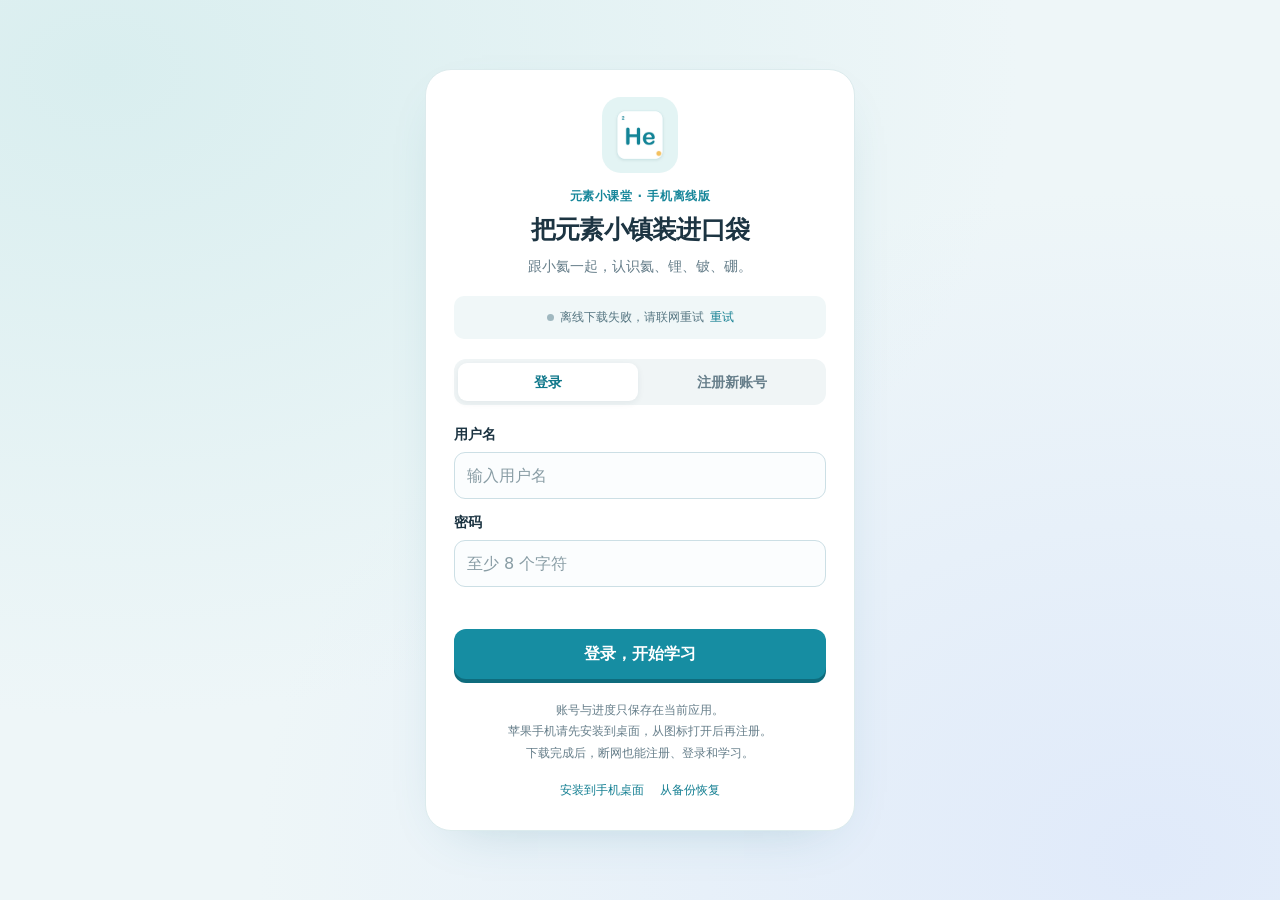
==== games/index.html @ 0ea450d7 "Publish mobile offline element classroom" ====
<!doctype html>
<html lang="zh-CN">
<head>
<meta charset="utf-8">
<meta name="viewport" content="width=device-width, initial-scale=1, viewport-fit=cover">
<title>元素小课堂</title>
<style>
  /* Layout: 小氦在上面打招呼，下面四张元素方块按原子序数排好，最后是总复习按钮。只做浅色一种主题。 */
  :root { color-scheme: light; --bg: #EEF6F8; --ink: #1C3442; --muted: #5B7380; --brand: #1A8DA2; --brand-ink: #0E6576;
    --display: "ZCOOL KuaiLe", "PingFang SC", "Microsoft YaHei", sans-serif; --sym: "Fredoka", "Avenir Next", system-ui, sans-serif; }
  * { box-sizing: border-box; }
  body { margin: 0; background: var(--bg); color: var(--ink); font: 16px/1.6 "PingFang SC", "Microsoft YaHei", system-ui, sans-serif; }
  main { max-width: 860px; margin: 0 auto; padding-left: max(16px, env(safe-area-inset-left, 0px)); padding-right: max(16px, env(safe-area-inset-right, 0px));
    padding-block: 32px 48px; display: grid; gap: 22px; justify-items: center; text-align: center; }
  .avatar { width: 110px; height: 110px; border-radius: 50%; box-shadow: 0 0 0 4px #fff, 0 12px 26px -16px rgba(18,74,92,.6); }
  h1 { margin: 0; font: clamp(36px, 7vw, 52px)/1.2 var(--display); font-weight: normal; text-wrap: balance; }
  p { margin: 0; color: var(--muted); font-size: 17px; }
  .grid { width: 100%; display: grid; grid-template-columns: repeat(4, minmax(0, 1fr)); gap: 16px; }
  .card { position: relative; aspect-ratio: 1 / 1.1; display: grid; place-content: center; gap: 4px; border-radius: 22px; text-decoration: none; color: var(--ink);
    background: linear-gradient(165deg, color-mix(in srgb, var(--c) 5%, #fff), color-mix(in srgb, var(--c) 18%, #fff));
    box-shadow: inset 0 0 0 3px var(--c), 0 5px 0 color-mix(in srgb, var(--c) 45%, #fff), 0 16px 28px -18px var(--c); transition: transform .15s; }
  .card:hover { transform: translateY(-4px); }
  .card:focus-visible, .review:focus-visible { outline: 3px solid var(--brand); outline-offset: 4px; }
  .z { position: absolute; top: 12px; left: 16px; font: 600 18px var(--sym); color: var(--c); }
  .sym { font: 600 clamp(44px, 9vw, 64px)/1 var(--sym); color: var(--c); }
  .nm { font: clamp(26px, 5vw, 34px)/1.1 var(--display); }
  .py { font-size: 15px; color: var(--muted); }
  .review { display: inline-flex; padding: 14px 26px; border-radius: 999px; text-decoration: none; font-weight: 700; color: #fff;
    background: linear-gradient(180deg, #26A2B7, #168699); box-shadow: 0 4px 0 var(--brand-ink); }
  @media (max-width: 600px) { .grid { grid-template-columns: repeat(2, minmax(0, 1fr)); } }
  @media (prefers-reduced-motion: reduce) { .card { transition: none; } }
</style>
<script>
if (window.parent === window || !window.parent.ElementAccounts) location.replace('../index.html');
</script>
<style>html{-webkit-text-size-adjust:100%;}body{overscroll-behavior-y:contain;}input,select,textarea{font-size:16px!important;}@media(max-width:420px){.app{padding-left:12px;padding-right:12px;}button,a{touch-action:manipulation;}}</style></head>
<body>
  <main>
    <img class="avatar" src="[data-uri]" alt="小氦" width="110" height="110">
    <h1>元素小课堂</h1>
    <p>跟小氦一起，一次认识一个元素。建议按顺序学：氦 → 锂 → 铍 → 硼。</p>
    <div class="grid">
      <a class="card" style="--c:#DD6A2F" href="氦元素小课堂.html"><span class="z">2</span><span class="sym">He</span><span class="nm">氦</span><span class="py">hài</span></a>
      <a class="card" style="--c:#D23C66" href="锂元素小课堂.html"><span class="z">3</span><span class="sym">Li</span><span class="nm">锂</span><span class="py">lǐ</span></a>
      <a class="card" style="--c:#357FC8" href="铍元素小课堂.html"><span class="z">4</span><span class="sym">Be</span><span class="nm">铍</span><span class="py">pí</span></a>
      <a class="card" style="--c:#2A9658" href="硼元素小课堂.html"><span class="z">5</span><span class="sym">B</span><span class="nm">硼</span><span class="py">péng</span></a>
    </div>
    <p>四个都学完了？</p>
    <a class="review" href="氦锂铍硼总复习.html">四个元素总复习 →</a>
  </main>
</body>
</html>
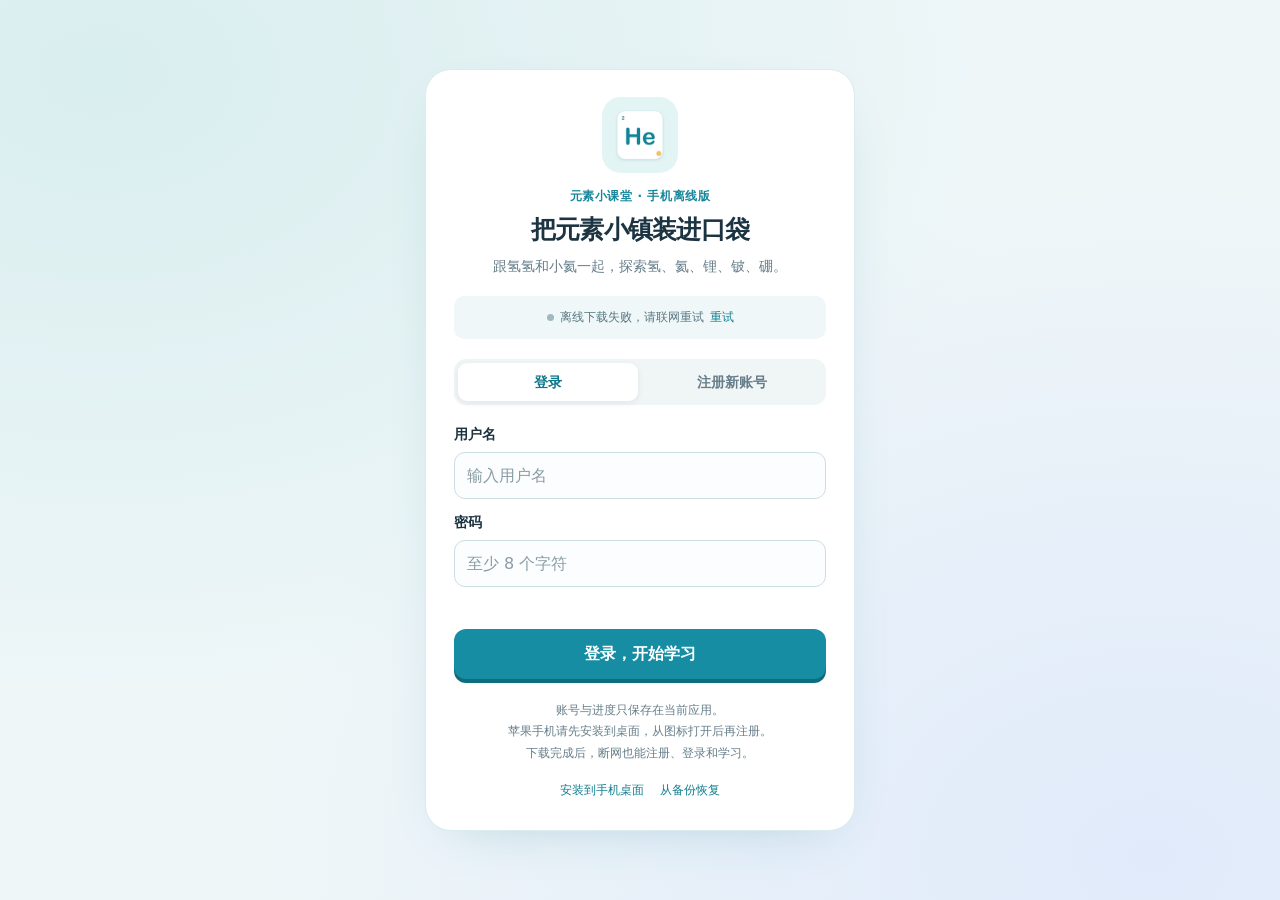
==== commit d8e99d94: "Integrate eight-stage hydrogen adventure into offline classroom" ====
--- a/games/index.html
+++ b/games/index.html
@@ -30,7 +30,18 @@
   @media (max-width: 600px) { .grid { grid-template-columns: repeat(2, minmax(0, 1fr)); } }
   @media (prefers-reduced-motion: reduce) { .card { transition: none; } }
 </style>
-<script>
+<style>
+    .hydrogen-card{width:100%;display:flex;align-items:center;gap:20px;text-align:left;padding:22px;border:2px solid #4ca9b9;border-radius:22px;background:linear-gradient(120deg,#fff,#dff2f5);color:var(--ink);text-decoration:none;box-shadow:0 5px 0 #b4dce3;}
+    .hydrogen-card:focus-visible{outline:3px solid var(--brand);outline-offset:4px;}
+    .hydrogen-symbol{position:relative;flex:0 0 72px;font:700 64px/1 var(--sym);color:#168a9d;text-align:center;padding-top:15px;}
+    .hydrogen-symbol small{position:absolute;top:0;left:8px;font:600 17px var(--sym);}
+    .hydrogen-copy{display:flex;flex:1;flex-wrap:wrap;align-items:center;gap:6px 12px;}
+    .hydrogen-copy strong{font-size:23px;line-height:1.4;}
+    .hydrogen-copy>span:last-child{flex:0 0 100%;font-size:14px;color:var(--muted);}
+    .hydrogen-badge{font-size:12px;font-weight:700;color:#157b8c;background:#d3edf1;border-radius:99px;padding:3px 9px;}
+    .hydrogen-arrow{font-size:28px;color:#168a9d;}
+    @media(max-width:420px){main{padding-top:24px;gap:19px;}.hydrogen-card{gap:12px;padding:19px 15px;}.hydrogen-symbol{flex-basis:53px;font-size:54px;}.hydrogen-copy strong{font-size:20px;}.hydrogen-copy>span:last-child{font-size:12px;}.hydrogen-arrow{display:none;}}
+    </style><script>
 if (window.parent === window || !window.parent.ElementAccounts) location.replace('../index.html');
 </script>
 <style>html{-webkit-text-size-adjust:100%;}body{overscroll-behavior-y:contain;}input,select,textarea{font-size:16px!important;}@media(max-width:420px){.app{padding-left:12px;padding-right:12px;}button,a{touch-action:manipulation;}}</style></head>
@@ -38,15 +49,20 @@
   <main>
     <img class="avatar" src="[data-uri]" alt="小氦" width="110" height="110">
     <h1>元素小课堂</h1>
-    <p>跟小氦一起，一次认识一个元素。建议按顺序学：氦 → 锂 → 铍 → 硼。</p>
+    <p>跟氢氢和小氦一起，认识氢 → 氦 → 锂 → 铍 → 硼。</p>
+    <a class="hydrogen-card" href="氢元素探险.html">
+      <span class="hydrogen-symbol"><small>1</small>H</span>
+      <span class="hydrogen-copy"><strong>氢氢的氢元素探险</strong><span class="hydrogen-badge">8 关完整课程</span>
+      <span>拆开水滴 · 认识氢原子 · 探索氢能</span></span><span class="hydrogen-arrow" aria-hidden="true">→</span>
+    </a>
     <div class="grid">
       <a class="card" style="--c:#DD6A2F" href="氦元素小课堂.html"><span class="z">2</span><span class="sym">He</span><span class="nm">氦</span><span class="py">hài</span></a>
       <a class="card" style="--c:#D23C66" href="锂元素小课堂.html"><span class="z">3</span><span class="sym">Li</span><span class="nm">锂</span><span class="py">lǐ</span></a>
       <a class="card" style="--c:#357FC8" href="铍元素小课堂.html"><span class="z">4</span><span class="sym">Be</span><span class="nm">铍</span><span class="py">pí</span></a>
       <a class="card" style="--c:#2A9658" href="硼元素小课堂.html"><span class="z">5</span><span class="sym">B</span><span class="nm">硼</span><span class="py">péng</span></a>
     </div>
-    <p>四个都学完了？</p>
-    <a class="review" href="氦锂铍硼总复习.html">四个元素总复习 →</a>
+    <p>学完氦、锂、铍、硼后，来试试总复习：</p>
+    <a class="review" href="氦锂铍硼总复习.html">氦锂铍硼总复习 →</a>
   </main>
 </body>
 </html>
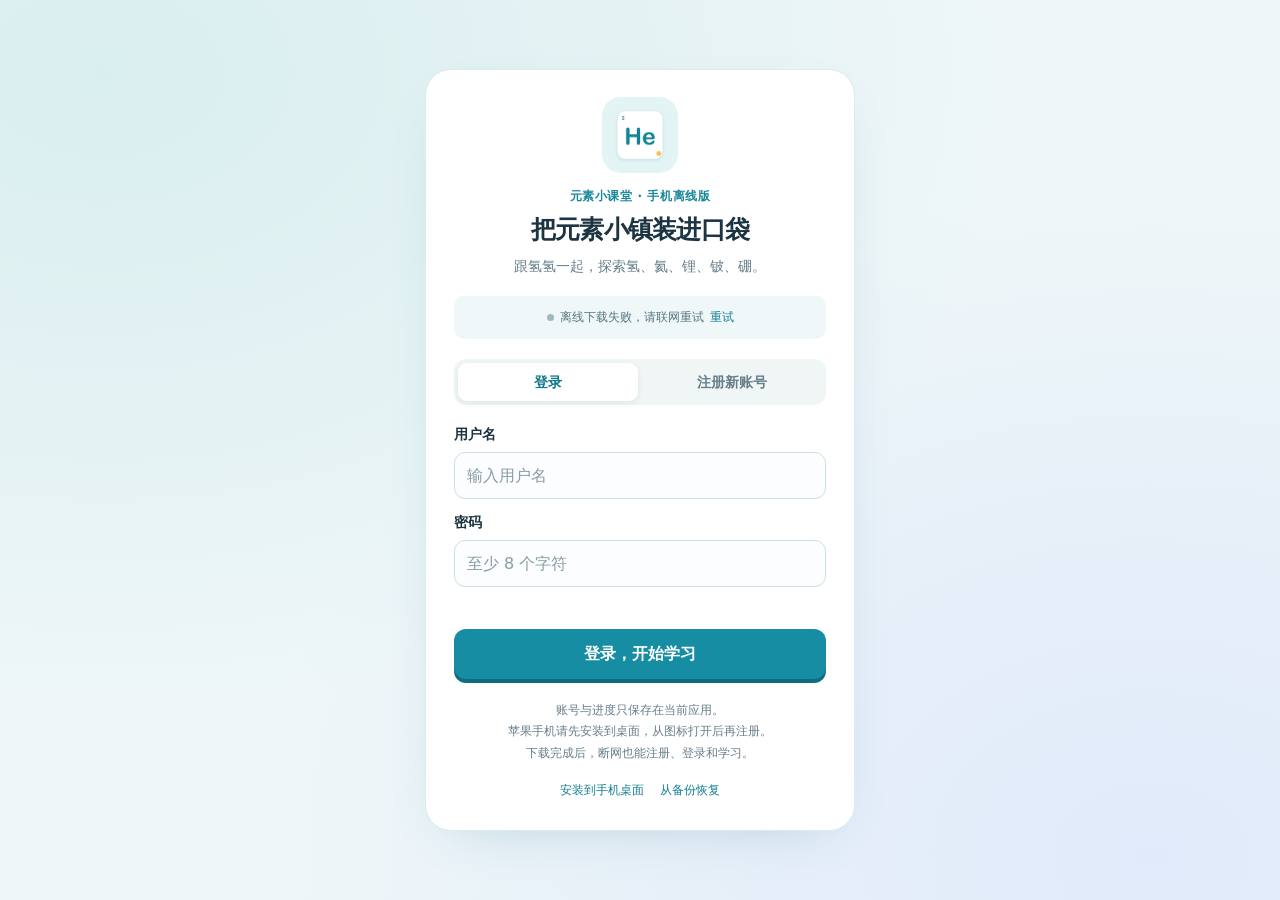
==== commit fedc3314: "Rebuild four elements as unified interactive science adventures" ====
--- a/games/index.html
+++ b/games/index.html
@@ -1,68 +1,7 @@
-<!doctype html>
-<html lang="zh-CN">
-<head>
-<meta charset="utf-8">
-<meta name="viewport" content="width=device-width, initial-scale=1, viewport-fit=cover">
-<title>元素小课堂</title>
-<style>
-  /* Layout: 小氦在上面打招呼，下面四张元素方块按原子序数排好，最后是总复习按钮。只做浅色一种主题。 */
-  :root { color-scheme: light; --bg: #EEF6F8; --ink: #1C3442; --muted: #5B7380; --brand: #1A8DA2; --brand-ink: #0E6576;
-    --display: "ZCOOL KuaiLe", "PingFang SC", "Microsoft YaHei", sans-serif; --sym: "Fredoka", "Avenir Next", system-ui, sans-serif; }
-  * { box-sizing: border-box; }
-  body { margin: 0; background: var(--bg); color: var(--ink); font: 16px/1.6 "PingFang SC", "Microsoft YaHei", system-ui, sans-serif; }
-  main { max-width: 860px; margin: 0 auto; padding-left: max(16px, env(safe-area-inset-left, 0px)); padding-right: max(16px, env(safe-area-inset-right, 0px));
-    padding-block: 32px 48px; display: grid; gap: 22px; justify-items: center; text-align: center; }
-  .avatar { width: 110px; height: 110px; border-radius: 50%; box-shadow: 0 0 0 4px #fff, 0 12px 26px -16px rgba(18,74,92,.6); }
-  h1 { margin: 0; font: clamp(36px, 7vw, 52px)/1.2 var(--display); font-weight: normal; text-wrap: balance; }
-  p { margin: 0; color: var(--muted); font-size: 17px; }
-  .grid { width: 100%; display: grid; grid-template-columns: repeat(4, minmax(0, 1fr)); gap: 16px; }
-  .card { position: relative; aspect-ratio: 1 / 1.1; display: grid; place-content: center; gap: 4px; border-radius: 22px; text-decoration: none; color: var(--ink);
-    background: linear-gradient(165deg, color-mix(in srgb, var(--c) 5%, #fff), color-mix(in srgb, var(--c) 18%, #fff));
-    box-shadow: inset 0 0 0 3px var(--c), 0 5px 0 color-mix(in srgb, var(--c) 45%, #fff), 0 16px 28px -18px var(--c); transition: transform .15s; }
-  .card:hover { transform: translateY(-4px); }
-  .card:focus-visible, .review:focus-visible { outline: 3px solid var(--brand); outline-offset: 4px; }
-  .z { position: absolute; top: 12px; left: 16px; font: 600 18px var(--sym); color: var(--c); }
-  .sym { font: 600 clamp(44px, 9vw, 64px)/1 var(--sym); color: var(--c); }
-  .nm { font: clamp(26px, 5vw, 34px)/1.1 var(--display); }
-  .py { font-size: 15px; color: var(--muted); }
-  .review { display: inline-flex; padding: 14px 26px; border-radius: 999px; text-decoration: none; font-weight: 700; color: #fff;
-    background: linear-gradient(180deg, #26A2B7, #168699); box-shadow: 0 4px 0 var(--brand-ink); }
-  @media (max-width: 600px) { .grid { grid-template-columns: repeat(2, minmax(0, 1fr)); } }
-  @media (prefers-reduced-motion: reduce) { .card { transition: none; } }
-</style>
-<style>
-    .hydrogen-card{width:100%;display:flex;align-items:center;gap:20px;text-align:left;padding:22px;border:2px solid #4ca9b9;border-radius:22px;background:linear-gradient(120deg,#fff,#dff2f5);color:var(--ink);text-decoration:none;box-shadow:0 5px 0 #b4dce3;}
-    .hydrogen-card:focus-visible{outline:3px solid var(--brand);outline-offset:4px;}
-    .hydrogen-symbol{position:relative;flex:0 0 72px;font:700 64px/1 var(--sym);color:#168a9d;text-align:center;padding-top:15px;}
-    .hydrogen-symbol small{position:absolute;top:0;left:8px;font:600 17px var(--sym);}
-    .hydrogen-copy{display:flex;flex:1;flex-wrap:wrap;align-items:center;gap:6px 12px;}
-    .hydrogen-copy strong{font-size:23px;line-height:1.4;}
-    .hydrogen-copy>span:last-child{flex:0 0 100%;font-size:14px;color:var(--muted);}
-    .hydrogen-badge{font-size:12px;font-weight:700;color:#157b8c;background:#d3edf1;border-radius:99px;padding:3px 9px;}
-    .hydrogen-arrow{font-size:28px;color:#168a9d;}
-    @media(max-width:420px){main{padding-top:24px;gap:19px;}.hydrogen-card{gap:12px;padding:19px 15px;}.hydrogen-symbol{flex-basis:53px;font-size:54px;}.hydrogen-copy strong{font-size:20px;}.hydrogen-copy>span:last-child{font-size:12px;}.hydrogen-arrow{display:none;}}
-    </style><script>
+<!doctype html><html lang="zh-CN"><head><meta charset="utf-8"><meta name="viewport" content="width=device-width,initial-scale=1"><title>元素小课堂</title>
+<link rel="stylesheet" href="../adventure/theme.css"><style>
+body{overflow:auto;}main{max-width:980px;margin:auto;padding:30px 18px 48px;}.directory-head{display:flex;align-items:center;gap:18px;margin-bottom:26px;}.directory-head img{width:76px;height:76px;object-fit:contain;}h1{font:34px var(--f-display);margin:6px 0;}.directory-head p{font-size:14px;color:var(--ink-2);}.course-list{display:grid;grid-template-columns:1fr 1fr;gap:14px;}.course-entry{display:flex;flex-direction:row;text-align:left;justify-content:flex-start;align-items:center;gap:14px;text-decoration:none;min-height:130px;}.entry-symbol{position:relative;font:800 44px var(--f-num);color:var(--aqua-ink);flex:0 0 64px;}.entry-symbol small{position:absolute;top:-13px;left:1px;font-size:13px;}.entry-copy{display:flex;flex-direction:column;gap:7px;flex:1;min-width:0;}.entry-copy strong{font:20px var(--f-display);}.entry-copy>span{font-size:12px;color:var(--ink-2);}.review-entry{margin-top:22px;display:flex;flex-wrap:wrap;align-items:center;gap:12px;justify-content:space-between;}.review-entry p{font-size:13px;color:var(--ink-2);}@media(max-width:640px){main{padding:22px 14px 35px;}.course-list{grid-template-columns:1fr;gap:12px;}.course-entry{min-height:104px;padding:18px;}.directory-head{gap:12px;margin-bottom:20px;}.directory-head img{width:62px;height:62px;}h1{font-size:28px;}.entry-symbol{font-size:40px;flex-basis:55px;}.entry-copy strong{font-size:19px;}}
+</style><script>
 if (window.parent === window || !window.parent.ElementAccounts) location.replace('../index.html');
 </script>
-<style>html{-webkit-text-size-adjust:100%;}body{overscroll-behavior-y:contain;}input,select,textarea{font-size:16px!important;}@media(max-width:420px){.app{padding-left:12px;padding-right:12px;}button,a{touch-action:manipulation;}}</style></head>
-<body>
-  <main>
-    <img class="avatar" src="[data-uri]" alt="小氦" width="110" height="110">
-    <h1>元素小课堂</h1>
-    <p>跟氢氢和小氦一起，认识氢 → 氦 → 锂 → 铍 → 硼。</p>
-    <a class="hydrogen-card" href="氢元素探险.html">
-      <span class="hydrogen-symbol"><small>1</small>H</span>
-      <span class="hydrogen-copy"><strong>氢氢的氢元素探险</strong><span class="hydrogen-badge">8 关完整课程</span>
-      <span>拆开水滴 · 认识氢原子 · 探索氢能</span></span><span class="hydrogen-arrow" aria-hidden="true">→</span>
-    </a>
-    <div class="grid">
-      <a class="card" style="--c:#DD6A2F" href="氦元素小课堂.html"><span class="z">2</span><span class="sym">He</span><span class="nm">氦</span><span class="py">hài</span></a>
-      <a class="card" style="--c:#D23C66" href="锂元素小课堂.html"><span class="z">3</span><span class="sym">Li</span><span class="nm">锂</span><span class="py">lǐ</span></a>
-      <a class="card" style="--c:#357FC8" href="铍元素小课堂.html"><span class="z">4</span><span class="sym">Be</span><span class="nm">铍</span><span class="py">pí</span></a>
-      <a class="card" style="--c:#2A9658" href="硼元素小课堂.html"><span class="z">5</span><span class="sym">B</span><span class="nm">硼</span><span class="py">péng</span></a>
-    </div>
-    <p>学完氦、锂、铍、硼后，来试试总复习：</p>
-    <a class="review" href="氦锂铍硼总复习.html">氦锂铍硼总复习 →</a>
-  </main>
-</body>
-</html>
+<style>html{-webkit-text-size-adjust:100%;}body{overscroll-behavior-y:contain;}input,select,textarea{font-size:16px!important;}@media(max-width:420px){.app{padding-left:12px;padding-right:12px;}button,a{touch-action:manipulation;}}</style></head><body><main><header class="directory-head"><img id="guide" alt="氢氢：元素探险向导"><div><div class="eyebrow">氢氢的元素探险</div><h1>元素小课堂</h1><p>从观察出发，动手发现每种元素的特点。</p></div></header><div class="course-list"><a class="station course-entry" href="氢元素探险.html"><span class="entry-symbol"><small>1</small>H</span><span class="entry-copy"><strong>氢元素探险</strong><span>拆开水滴 · 原子 · 氢能</span></span><span class="pill">8 站</span></a><a class="station course-entry" href="氦元素小课堂.html"><span class="entry-symbol"><small>2</small>He</span><span class="entry-copy"><strong>氦元素探险</strong><span>浮力 · 光谱 · 低温</span></span><span class="pill">6 站</span></a><a class="station course-entry" href="锂元素小课堂.html"><span class="entry-symbol"><small>3</small>Li</span><span class="entry-copy"><strong>锂元素探险</strong><span>轻金属 · 电子 · 充放电</span></span><span class="pill">6 站</span></a><a class="station course-entry" href="铍元素小课堂.html"><span class="entry-symbol"><small>4</small>Be</span><span class="entry-copy"><strong>铍元素探险</strong><span>轻与硬 · 太空镜面 · 选材</span></span><span class="pill">6 站</span></a><a class="station course-entry" href="硼元素小课堂.html"><span class="entry-symbol"><small>5</small>B</span><span class="entry-copy"><strong>硼元素探险</strong><span>耐热玻璃 · 营养 · 材料</span></span><span class="pill">6 站</span></a></div><aside class="panel review-entry"><div><b>氦锂铍硼总复习</b><p>保留原有的四元素知识复习与成绩。</p></div><a class="btn" href="氦锂铍硼总复习.html">进入复习 →</a></aside></main><script src="../adventure/assets.js"></script><script>document.getElementById('guide').src=window.H2.assets.head_happy;</script></body></html>
--- a/adventure/theme.css
+++ b/adventure/theme.css
@@ -0,0 +1,443 @@
+/* Layout: one-screen game — top bar / scrolling stage / dialogue dock with Qingqing's portrait.
+   Look: a chemistry lab notebook (faint graph paper) washed with the character's watercolour aqua, mint and spark-yellow. */
+:root {
+  --paper: #f1f7f9;
+  --paper-2: #e3eff3;
+  --card: #ffffff;
+  --line: #c6dbe2;
+  --ink: #14313b;
+  --ink-2: #47656f;
+  --ink-3: #58737d;
+  --aqua: #1a8fa4;
+  --aqua-ink: #0d6376;
+  --aqua-soft: #d2edf2;
+  --mint: #5ec7a3;
+  --mint-soft: #daf4e9;
+  --spark: #e2a92c;
+  --spark-soft: #fbefcf;
+  --coral: #d9573f;
+  --coral-soft: #fbe0da;
+  --ok: #1f8e64;
+  --ok-soft: #d6f0e4;
+  --on-accent: #ffffff;
+  /* apparatus */
+  --glass: rgba(160, 210, 226, 0.26);
+  --glass-stroke: #6c9dac;
+  --water: rgba(88, 178, 210, 0.34);
+  --water-stroke: #4fa3c0;
+  --flame: #62aefc;
+  --flame-core: #dcefff;
+  --cuo: #262626;
+  --cu: #c4512f;
+  --zn: #97a5ab;
+  --wood: #c89a62;
+  --grid: rgba(26, 143, 164, 0.075);
+  --wash-1: rgba(94, 199, 163, 0.18);
+  --wash-2: rgba(26, 143, 164, 0.14);
+  --wash-3: rgba(226, 169, 44, 0.12);
+  --scrim: rgba(241, 247, 249, 0.72);
+  --shadow: 0 12px 32px -14px rgba(16, 70, 90, 0.32);
+  --shadow-s: 0 4px 12px -6px rgba(16, 70, 90, 0.28);
+  --f-display: "ZCOOL KuaiLe", "YouYuan", "Yuanti SC", "PingFang SC", "Microsoft YaHei", sans-serif;
+  --f-body: "Noto Sans SC", "PingFang SC", "Hiragino Sans GB", "Microsoft YaHei", system-ui, sans-serif;
+  --f-num: "Nunito", "Avenir Next", "Segoe UI", "PingFang SC", sans-serif;
+  --r-s: 10px;
+  --r-m: 16px;
+  --r-l: 24px;
+}
+@media (prefers-color-scheme: dark) {
+  :root:not([data-theme="light"]) {
+    --paper: #0b1920; --paper-2: #11242c; --card: #142a33; --line: #26454f;
+    --ink: #e1f0f4; --ink-2: #a6c2ca; --ink-3: #7f9ca6;
+    --aqua: #3fbcd2; --aqua-ink: #8adbe8; --aqua-soft: #12394380;
+    --mint: #62d3ad; --mint-soft: #143a30;
+    --spark: #f0c057; --spark-soft: #3b3016;
+    --coral: #f07a64; --coral-soft: #45231c;
+    --ok: #4cc795; --ok-soft: #10392a;
+    --on-accent: #06212a;
+    --glass: rgba(120, 190, 212, 0.14); --glass-stroke: #74abbb;
+    --water: rgba(64, 160, 200, 0.36); --water-stroke: #5fb4d0;
+    --flame: #79bdff; --flame-core: #e8f4ff;
+    --cuo: #1a1a1a; --cu: #e37552; --zn: #8b989e; --wood: #b78b58;
+    --grid: rgba(63, 188, 210, 0.06);
+    --wash-1: rgba(98, 211, 173, 0.08); --wash-2: rgba(63, 188, 210, 0.10); --wash-3: rgba(240, 192, 87, 0.05);
+    --scrim: rgba(11, 25, 32, 0.72);
+    --shadow: 0 14px 34px -14px rgba(0, 0, 0, 0.7); --shadow-s: 0 4px 12px -6px rgba(0, 0, 0, 0.6);
+    color-scheme: dark;
+  }
+}
+:root[data-theme="dark"] {
+  --paper: #0b1920; --paper-2: #11242c; --card: #142a33; --line: #26454f;
+  --ink: #e1f0f4; --ink-2: #a6c2ca; --ink-3: #7f9ca6;
+  --aqua: #3fbcd2; --aqua-ink: #8adbe8; --aqua-soft: #12394380;
+  --mint: #62d3ad; --mint-soft: #143a30;
+  --spark: #f0c057; --spark-soft: #3b3016;
+  --coral: #f07a64; --coral-soft: #45231c;
+  --ok: #4cc795; --ok-soft: #10392a;
+  --on-accent: #06212a;
+  --glass: rgba(120, 190, 212, 0.14); --glass-stroke: #74abbb;
+  --water: rgba(64, 160, 200, 0.36); --water-stroke: #5fb4d0;
+  --flame: #79bdff; --flame-core: #e8f4ff;
+  --cuo: #1a1a1a; --cu: #e37552; --zn: #8b989e; --wood: #b78b58;
+  --grid: rgba(63, 188, 210, 0.06);
+  --wash-1: rgba(98, 211, 173, 0.08); --wash-2: rgba(63, 188, 210, 0.10); --wash-3: rgba(240, 192, 87, 0.05);
+  --scrim: rgba(11, 25, 32, 0.72);
+  --shadow: 0 14px 34px -14px rgba(0, 0, 0, 0.7); --shadow-s: 0 4px 12px -6px rgba(0, 0, 0, 0.6);
+  color-scheme: dark;
+}
+
+/* ---------- base ---------- */
+html, body { height: 100%; }
+body {
+  margin: 0;
+  background-color: var(--paper);
+  background-image:
+    radial-gradient(60% 50% at 8% 12%, var(--wash-1), transparent 70%),
+    radial-gradient(50% 45% at 92% 20%, var(--wash-2), transparent 70%),
+    radial-gradient(45% 40% at 70% 96%, var(--wash-3), transparent 70%),
+    linear-gradient(var(--grid) 1px, transparent 1px),
+    linear-gradient(90deg, var(--grid) 1px, transparent 1px);
+  background-size: auto, auto, auto, 24px 24px, 24px 24px;
+  background-attachment: fixed;
+  color: var(--ink);
+  font-family: var(--f-body);
+  font-size: 15px;
+  line-height: 1.6;
+  -webkit-font-smoothing: antialiased;
+  -webkit-text-size-adjust: 100%;
+  text-size-adjust: 100%;
+  -webkit-tap-highlight-color: transparent;
+  touch-action: manipulation;
+  overflow: hidden;
+}
+* { box-sizing: border-box; }
+[hidden] { display: none !important; }
+button, input, select, textarea { font: inherit; color: inherit; }
+button { touch-action: manipulation; -webkit-tap-highlight-color: transparent; }
+img { max-width: 100%; }
+h1, h2, h3 { text-wrap: balance; margin: 0; }
+p { margin: 0; }
+:focus-visible { outline: 3px solid var(--aqua); outline-offset: 2px; border-radius: 6px; }
+sub, sup { line-height: 0; }
+
+#app {
+  height: 100%;
+  max-width: 1180px;
+  margin: 0 auto;
+  padding-inline: 16px;
+  display: grid;
+  grid-template-rows: auto minmax(0, 1fr) auto;
+}
+
+/* ---------- top bar ---------- */
+.topbar {
+  display: flex; align-items: center; gap: 10px;
+  padding-block: 10px;
+  min-width: 0;
+}
+.brand {
+  display: inline-flex; align-items: center; gap: 8px;
+  background: none; border: 0; padding: 4px 6px 4px 0; cursor: pointer;
+  font-family: var(--f-display); font-size: 19px; color: var(--aqua-ink); letter-spacing: .02em; min-height: 40px;
+  min-width: 0; white-space: nowrap;
+}
+.brand svg { flex: none; }
+.brand .brand-text { overflow: hidden; text-overflow: ellipsis; }
+.topbar .spacer { flex: 1; }
+.tb-btn {
+  display: inline-flex; align-items: center; gap: 6px;
+  height: 40px; padding: 0 12px; border-radius: 999px;
+  border: 1.5px solid var(--line); background: var(--card); color: var(--ink-2);
+  cursor: pointer; font-size: 14px; white-space: nowrap;
+}
+.tb-btn:hover { border-color: var(--aqua); color: var(--aqua-ink); }
+.tb-btn.icon-only { width: 40px; padding: 0; justify-content: center; }
+.tb-stars { font-family: var(--f-num); font-weight: 800; color: var(--ink); }
+.tb-stars svg { color: var(--spark); }
+@media (max-width: 560px) {
+  .brand .brand-text { display: none; }
+  .tb-btn .tb-label { display: none; }
+  .tb-btn { padding: 0 10px; }
+}
+
+/* ---------- screen container ---------- */
+#screen { min-height: 0; overflow-y: auto; overflow-x: hidden; padding-block: 4px 16px; scroll-behavior: smooth; }
+.screen-enter { animation: screenIn .35s ease both; }
+@keyframes screenIn { from { opacity: .001; transform: translateY(8px); } to { opacity: 1; transform: none; } }
+
+/* ---------- buttons ---------- */
+.btn {
+  display: inline-flex; align-items: center; justify-content: center; gap: 8px;
+  min-height: 42px; padding: 8px 18px; border-radius: 999px;
+  border: 1.5px solid var(--line); background: var(--card); color: var(--ink);
+  font-weight: 500; cursor: pointer; transition: transform .12s ease, border-color .15s, background .15s, box-shadow .15s;
+  user-select: none; -webkit-user-select: none; touch-action: manipulation;
+}
+.btn:hover { border-color: var(--aqua); }
+.btn:active { transform: scale(.97); }
+.btn:disabled { opacity: .45; cursor: not-allowed; transform: none; }
+.btn-primary { background: var(--aqua); border-color: var(--aqua); color: var(--on-accent); box-shadow: var(--shadow-s); }
+.btn-primary:hover { background: var(--aqua-ink); border-color: var(--aqua-ink); }
+.btn-spark { background: var(--spark); border-color: var(--spark); color: #2b1e00; }
+.btn-ghost { background: transparent; }
+.btn-lg { min-height: 52px; padding: 10px 28px; font-size: 17px; }
+.btn-sm { min-height: 40px; padding: 4px 12px; font-size: 14px; }
+.btn-row { display: flex; flex-wrap: wrap; gap: 10px; align-items: center; }
+
+/* ---------- generic panels & text ---------- */
+.panel { background: var(--card); border: 1.5px solid var(--line); border-radius: var(--r-m); padding: 16px; box-shadow: var(--shadow-s); min-width: 0; }
+.panel-title { font-family: var(--f-display); font-size: 18px; color: var(--aqua-ink); margin-bottom: 8px; }
+.muted { color: var(--ink-2); }
+.small { font-size: 13px; }
+.eyebrow { font-size: 12px; letter-spacing: .14em; color: var(--aqua-ink); font-weight: 700; }
+.row { display: flex; flex-wrap: wrap; gap: 12px; align-items: flex-start; }
+.col { display: flex; flex-direction: column; gap: 12px; min-width: 0; }
+.center { display: flex; justify-content: center; align-items: center; }
+.grow { flex: 1 1 0; min-width: 0; }
+.pill {
+  display: inline-flex; align-items: center; gap: 4px; padding: 2px 10px; border-radius: 999px;
+  font-size: 12px; font-weight: 700; background: var(--aqua-soft); color: var(--aqua-ink); white-space: nowrap;
+}
+.pill.ok { background: var(--ok-soft); color: var(--ok); }
+.pill.warn { background: var(--spark-soft); color: var(--ink); }
+.pill.bad { background: var(--coral-soft); color: var(--coral); }
+.kbd-note { font-size: 12px; color: var(--ink-3); }
+.hidden { display: none !important; }
+
+/* chemistry text */
+.chem { font-family: var(--f-num); font-weight: 700; letter-spacing: .01em; white-space: nowrap; }
+.chem sub { font-size: .68em; vertical-align: -0.28em; }
+.chem sup { font-size: .68em; vertical-align: .55em; }
+.chem .cn { font-family: var(--f-body); font-weight: 500; }
+.eqc { display: inline-flex; flex-direction: column; align-items: center; vertical-align: 0.55em; margin: 0 .3em; line-height: 1; }
+.eqc-t { font-family: var(--f-body); font-size: .62em; font-weight: 500; color: var(--aqua-ink); padding: 0 .2em 2px; white-space: nowrap; }
+.eqc-b { display: block; min-width: 2.2em; width: 100%; height: 5px; border-top: 1.6px solid currentColor; border-bottom: 1.6px solid currentColor; }
+.eqc.plain { vertical-align: 0.28em; }
+.formula-box {
+  display: inline-block; padding: 8px 14px; border-radius: var(--r-s);
+  background: var(--aqua-soft); color: var(--ink); font-size: 18px; max-width: 100%; overflow-x: auto;
+}
+
+/* ---------- drag & drop ---------- */
+.draggable { cursor: grab; touch-action: none; user-select: none; -webkit-user-select: none; position: relative; }
+.draggable.dragging { cursor: grabbing; z-index: 1000; box-shadow: var(--shadow); transition: none !important; }
+.draggable.selected { outline: 3px solid var(--spark); outline-offset: 2px; }
+.draggable.locked { cursor: default; }
+.dropzone { transition: background .15s, border-color .15s, box-shadow .15s; }
+.dropzone.drop-candidate { box-shadow: 0 0 0 3px var(--spark-soft); }
+.dropzone.drop-hover { background: var(--aqua-soft) !important; border-color: var(--aqua) !important; }
+
+.chip {
+  display: inline-flex; align-items: center; gap: 6px;
+  padding: 8px 14px; border-radius: 999px; border: 1.5px solid var(--line);
+  background: var(--card); color: var(--ink); font-size: 15px; line-height: 1.35; box-shadow: var(--shadow-s);
+  max-width: 100%;
+}
+.chip.ok { background: var(--ok-soft); border-color: var(--ok); color: var(--ink); box-shadow: none; }
+.chip.bad { background: var(--coral-soft); border-color: var(--coral); }
+
+.shake { animation: shake .4s ease; }
+@keyframes shake { 0%,100% { transform: translateX(0); } 20% { transform: translateX(-7px); } 40% { transform: translateX(6px); } 60% { transform: translateX(-4px); } 80% { transform: translateX(3px); } }
+.pop-in { animation: popIn .35s cubic-bezier(.3,1.6,.5,1) both; }
+@keyframes popIn { from { transform: scale(.6); opacity: 0; } to { transform: scale(1); opacity: 1; } }
+.pulse { animation: pulse 1.6s ease-in-out infinite; }
+@keyframes pulse { 0%,100% { box-shadow: 0 0 0 0 var(--aqua-soft); } 50% { box-shadow: 0 0 0 10px transparent; } }
+
+/* sortInto */
+.sorter { display: flex; flex-direction: column; gap: 14px; min-width: 0; }
+.sort-prompt { font-weight: 500; }
+.sort-pool { display: flex; flex-wrap: wrap; gap: 10px; min-height: 48px; padding: 12px; border-radius: var(--r-m); background: var(--paper-2); border: 1.5px dashed var(--line); }
+.sort-pool:empty::after { content: "全部分好啦！"; color: var(--ok); font-weight: 700; }
+.sort-bins { display: grid; grid-template-columns: repeat(auto-fit, minmax(200px, 1fr)); gap: 12px; }
+.sort-bin { border: 2px dashed var(--line); border-radius: var(--r-m); padding: 10px; background: var(--card); min-height: 120px; display: flex; flex-direction: column; gap: 8px; min-width: 0; }
+.sort-bin-title { font-family: var(--f-display); font-size: 17px; color: var(--aqua-ink); }
+.sort-bin-hint { font-size: 12px; color: var(--ink-3); margin-top: -6px; }
+.sort-bin-list { display: flex; flex-wrap: wrap; gap: 8px; }
+
+/* orderSteps */
+.orderer { display: flex; flex-direction: column; gap: 12px; }
+.order-list { display: flex; flex-direction: column; gap: 8px; margin: 0; padding: 0; list-style: none; }
+.order-item {
+  display: grid; grid-template-columns: 34px 1fr auto; align-items: center; gap: 10px;
+  padding: 8px 10px; border-radius: var(--r-s); border: 1.5px solid var(--line); background: var(--card); min-width: 0;
+}
+.order-item .order-num { width: 28px; height: 28px; border-radius: 50%; display: grid; place-items: center; background: var(--aqua-soft); color: var(--aqua-ink); font-family: var(--f-num); font-weight: 800; font-size: 14px; }
+.order-item .order-text { min-width: 0; min-height: 40px; display: flex; align-items: center; }
+.order-item .order-ctrl { display: flex; gap: 4px; }
+.order-item .order-ctrl button { width: 40px; height: 40px; border-radius: 8px; border: 1.5px solid var(--line); background: var(--paper-2); cursor: pointer; display: grid; place-items: center; color: var(--ink-2); }
+.order-item .order-ctrl button:hover { border-color: var(--aqua); color: var(--aqua-ink); }
+.order-item.ok { border-color: var(--ok); background: var(--ok-soft); }
+.order-item.bad { border-color: var(--coral); background: var(--coral-soft); }
+
+/* choice */
+.choice { display: flex; flex-direction: column; gap: 12px; min-width: 0; }
+.choice-q { font-size: 17px; font-weight: 500; }
+.choice-opts { display: grid; grid-template-columns: repeat(auto-fit, minmax(220px, 1fr)); gap: 10px; }
+.choice-opt {
+  display: flex; align-items: flex-start; gap: 10px; text-align: left;
+  padding: 12px 14px; border-radius: var(--r-m); border: 1.5px solid var(--line); background: var(--card);
+  cursor: pointer; transition: border-color .15s, background .15s, transform .1s; min-width: 0; line-height: 1.5;
+}
+.choice-opt:hover:not(:disabled) { border-color: var(--aqua); }
+.choice-opt:active:not(:disabled) { transform: scale(.985); }
+.choice-opt .opt-key { flex: none; width: 26px; height: 26px; border-radius: 50%; display: grid; place-items: center; background: var(--paper-2); font-family: var(--f-num); font-weight: 800; font-size: 13px; color: var(--ink-2); }
+.choice-opt.picked { border-color: var(--aqua); background: var(--aqua-soft); }
+.choice-opt.picked .opt-key { background: var(--aqua); color: var(--on-accent); }
+.choice-opt.right { border-color: var(--ok); background: var(--ok-soft); }
+.choice-opt.right .opt-key { background: var(--ok); color: var(--on-accent); }
+.choice-opt.wrong { border-color: var(--coral); background: var(--coral-soft); opacity: .85; }
+.choice-opt.wrong .opt-key { background: var(--coral); color: var(--on-accent); }
+.choice-opt:disabled { cursor: default; }
+.choice > .btn, .sorter > .btn, .orderer > .btn { align-self: flex-start; }
+.choice-feedback { font-size: 14px; padding: 10px 14px; border-radius: var(--r-s); background: var(--paper-2); border-left: 4px solid var(--aqua); }
+.choice-feedback.bad { border-left-color: var(--coral); }
+.choice-feedback.good { border-left-color: var(--ok); }
+
+/* ---------- dialogue dock ---------- */
+.dialog {
+  position: relative;
+  display: grid; grid-template-columns: 92px minmax(0, 1fr) auto; align-items: center; gap: 12px;
+  margin-bottom: calc(10px + env(safe-area-inset-bottom, 0px));
+  padding: 10px 14px 10px 10px;
+  background: var(--card); border: 1.5px solid var(--line); border-radius: 22px; box-shadow: var(--shadow);
+  cursor: default;
+}
+.dialog.is-say { cursor: pointer; border-color: var(--aqua); }
+.dlg-avatar { position: relative; height: 72px; }
+.dlg-avatar img { position: absolute; left: -4px; bottom: -6px; width: 100px; height: auto; transform-origin: 50% 90%; filter: drop-shadow(0 4px 6px rgba(0,0,0,.15)); }
+.dlg-avatar img.bob { animation: bob .45s ease; }
+@keyframes bob { 0% { transform: translateY(0) rotate(0); } 35% { transform: translateY(-6px) rotate(-3deg); } 100% { transform: none; } }
+.dlg-name { font-family: var(--f-display); color: var(--aqua-ink); font-size: 15px; line-height: 1.2; display: flex; align-items: center; gap: 8px; }
+.dlg-name .dlg-tag { font-family: var(--f-body); font-size: 11px; font-weight: 700; letter-spacing: .08em; padding: 1px 8px; border-radius: 999px; background: var(--spark-soft); color: var(--ink); }
+.dialog:not(.is-hint) .dlg-tag { display: none; }
+.dlg-text { font-size: 16px; line-height: 1.65; min-height: 2.2em; overflow-wrap: anywhere; }
+.dlg-next { align-self: end; }
+.dialog:not(.is-say) .dlg-next { display: none; }
+.dlg-next .arrow { display: inline-block; animation: nudge 1s ease-in-out infinite; }
+@keyframes nudge { 0%,100% { transform: translateX(0); } 50% { transform: translateX(3px); } }
+@media (max-width: 560px) {
+  .dialog { grid-template-columns: 62px minmax(0, 1fr); padding: 8px 10px 8px 6px; gap: 8px; }
+  .dlg-avatar { height: 56px; }
+  .dlg-avatar img { width: 72px; }
+  .dlg-text { font-size: 15px; }
+  .dlg-next { grid-column: 1 / -1; justify-self: end; min-height: 34px; padding: 4px 14px; }
+}
+
+/* ---------- toasts ---------- */
+#toasts { position: fixed; top: calc(62px + env(safe-area-inset-top, 0px)); left: 50%; transform: translateX(-50%); display: flex; flex-direction: column; gap: 8px; z-index: 3000; pointer-events: none; width: min(92vw, 520px); align-items: center; }
+.toast { pointer-events: none; padding: 10px 16px; border-radius: 14px; background: var(--card); border: 1.5px solid var(--line); box-shadow: var(--shadow); font-size: 14px; animation: toastIn .25s ease both; max-width: 100%; }
+.toast.good { border-color: var(--ok); background: var(--ok-soft); }
+.toast.bad { border-color: var(--coral); background: var(--coral-soft); }
+.toast.info { border-color: var(--aqua); }
+.toast.out { animation: toastOut .3s ease both; }
+@keyframes toastIn { from { opacity: 0; transform: translateY(-8px); } to { opacity: 1; transform: none; } }
+@keyframes toastOut { to { opacity: 0; transform: translateY(-8px); } }
+
+#confetti { position: fixed; top: 0; left: 0; width: 100%; height: 100%; pointer-events: none; z-index: 2500; }
+
+/* ---------- overlay / result ---------- */
+.overlay { position: fixed; top: 0; right: 0; bottom: 0; left: 0; z-index: 2000; display: grid; place-items: center; padding: 16px; background: var(--scrim); backdrop-filter: blur(6px); -webkit-backdrop-filter: blur(6px); overflow-y: auto; }
+.result-card { width: min(560px, 100%); background: var(--card); border: 1.5px solid var(--line); border-radius: var(--r-l); box-shadow: var(--shadow); padding: 22px; display: flex; flex-direction: column; gap: 14px; position: relative; animation: popIn .4s cubic-bezier(.3,1.5,.5,1) both; }
+.result-close { position: absolute; top: 12px; right: 12px; width: 40px; height: 40px; border-radius: 50%; border: 1.5px solid var(--line); background: var(--card); color: var(--ink-2); display: grid; place-items: center; cursor: pointer; }
+.result-close:hover { border-color: var(--aqua); color: var(--aqua-ink); }
+.result-head { display: grid; padding-right: 36px; grid-template-columns: 96px 1fr; gap: 14px; align-items: center; }
+.result-head img { width: 96px; }
+.result-title { font-family: var(--f-display); font-size: 26px; color: var(--aqua-ink); line-height: 1.2; text-wrap: balance; word-break: keep-all; }
+.stars { display: flex; gap: 6px; }
+.stars svg { width: 34px; height: 34px; color: var(--line); }
+.stars svg.on { color: var(--spark); animation: popIn .4s cubic-bezier(.3,1.8,.5,1) both; }
+
+/* knowledge card (result + codex) */
+.kcard { border-radius: var(--r-m); border: 1.5px solid var(--line); background: var(--paper-2); padding: 14px 16px; display: flex; flex-direction: column; gap: 8px; min-width: 0; position: relative; }
+.kcard-top { display: flex; align-items: center; gap: 10px; }
+.kcard-no { font-family: var(--f-num); font-weight: 800; font-size: 12px; color: var(--aqua-ink); letter-spacing: .1em; }
+.kcard-title { font-family: var(--f-display); font-size: 19px; color: var(--ink); }
+.kcard ul { margin: 0; padding-left: 1.2em; display: flex; flex-direction: column; gap: 4px; }
+.kcard li::marker { color: var(--aqua); }
+.kcard .formula-box { font-size: 16px; background: var(--card); }
+.kcard.locked { opacity: .6; border-style: dashed; background: transparent; }
+.kcard.locked .kcard-title { color: var(--ink-3); }
+
+/* ---------- title screen ---------- */
+.title-screen { min-height: 100%; display: grid; grid-template-columns: minmax(0, 1.05fr) minmax(0, .95fr); align-items: center; gap: 12px; }
+.title-copy { display: flex; flex-direction: column; gap: 18px; padding-block: 20px; min-width: 0; }
+.title-h1 { font-family: var(--f-display); font-weight: 400; font-size: clamp(38px, 6.4vw, 70px); line-height: 1.05; color: var(--ink); letter-spacing: .01em; }
+.title-h1 .accent { color: var(--aqua); }
+.title-lead { font-size: 17px; color: var(--ink-2); max-width: 30em; }
+.el-tile { display: inline-grid; grid-template-columns: auto auto; column-gap: 14px; align-items: end; width: max-content; padding: 10px 16px; border-radius: 14px; border: 2px solid var(--aqua); background: var(--card); box-shadow: var(--shadow-s); }
+.el-tile .z { font-family: var(--f-num); font-weight: 800; color: var(--aqua-ink); font-size: 14px; grid-column: 1; }
+.el-tile .sym { font-family: var(--f-num); font-weight: 800; font-size: 44px; line-height: 1; color: var(--ink); grid-column: 1; }
+.el-tile .meta { grid-column: 2; grid-row: 1 / span 2; font-size: 13px; color: var(--ink-2); line-height: 1.5; }
+.el-tile .meta b { font-family: var(--f-display); font-weight: 400; font-size: 22px; color: var(--ink); display: block; }
+.title-art { position: relative; justify-self: center; width: min(360px, 80vw); aspect-ratio: 890 / 1581; max-width: 100%; max-height: calc(100vh - 150px); max-height: calc(100dvh - 150px); }
+.title-art img.body { width: 100%; height: 100%; object-fit: contain; animation: float 5s ease-in-out infinite; }
+@keyframes float { 0%,100% { transform: translateY(0); } 50% { transform: translateY(-10px); } }
+.title-art .orbit { position: absolute; left: 0; top: 0; width: 100%; height: 100%; pointer-events: none; animation: float 5s ease-in-out infinite; overflow: visible; }
+.callout { position: absolute; font-size: 13px; background: var(--card); border: 1.5px solid var(--aqua); color: var(--ink); padding: 6px 10px; border-radius: 12px; box-shadow: var(--shadow-s); white-space: nowrap; }
+.callout b { color: var(--aqua-ink); }
+.teacher-toggle { display: inline-flex; align-items: center; gap: 8px; font-size: 14px; color: var(--ink-2); cursor: pointer; user-select: none; }
+.teacher-toggle input { width: 18px; height: 18px; accent-color: var(--aqua); }
+@media (max-width: 1100px) {
+  .callout.c-halo { left: auto !important; right: -2%; top: -2% !important; }
+  .callout.c-balloon { left: -2% !important; }
+}
+@media (max-width: 760px) {
+  .title-screen { grid-template-columns: 1fr; }
+  .title-art { order: -1; width: min(200px, 52vw); max-height: 32vh; max-height: 32dvh; }
+  .title-copy { gap: 12px; padding-block: 6px 12px; }
+  .title-h1 { font-size: clamp(34px, 10vw, 44px); }
+  .title-lead { font-size: 15px; }
+  .title-copy .el-tile { order: 5; }
+  .callout { display: none; }
+}
+
+/* ---------- map ---------- */
+.map-head { display: flex; flex-wrap: wrap; align-items: end; justify-content: space-between; gap: 12px; margin-block: 8px 16px; }
+.map-title { font-family: var(--f-display); font-size: 30px; font-weight: 400; color: var(--ink); line-height: 1.1; }
+.map-grid { display: grid; grid-template-columns: repeat(auto-fill, minmax(240px, 1fr)); gap: 16px; counter-reset: st; }
+.station {
+  position: relative; text-align: left; display: flex; flex-direction: column; gap: 6px;
+  padding: 16px 16px 14px; border-radius: var(--r-l); border: 1.5px solid var(--line); background: var(--card);
+  cursor: pointer; transition: transform .15s ease, border-color .15s, box-shadow .15s; min-width: 0; color: var(--ink);
+}
+.station:hover:not(.locked) { transform: translateY(-3px); border-color: var(--aqua); box-shadow: var(--shadow); }
+.station.current { border-color: var(--aqua); box-shadow: 0 0 0 4px var(--aqua-soft); }
+.station.locked { cursor: not-allowed; background: transparent; border-style: dashed; color: var(--ink-3); }
+.station-top { display: flex; align-items: center; justify-content: space-between; gap: 8px; }
+.drop-badge { width: 40px; height: 48px; display: grid; place-items: center; position: relative; flex: none; }
+.drop-badge svg { position: absolute; inset: 0; width: 100%; height: 100%; }
+.drop-badge span { position: relative; font-family: var(--f-num); font-weight: 800; color: var(--on-accent); font-size: 16px; margin-top: 8px; }
+.station.locked .drop-badge span { color: var(--ink-3); }
+.station-title { font-family: var(--f-display); font-size: 21px; line-height: 1.2; }
+.station-sub { font-size: 13px; color: var(--ink-2); }
+.station.locked .station-sub { color: var(--ink-3); }
+.station-stars { display: flex; gap: 2px; }
+.station-stars svg { width: 18px; height: 18px; color: var(--line); }
+.station-stars svg.on { color: var(--spark); }
+
+/* ---------- level screen ---------- */
+.level-head { display: flex; flex-wrap: wrap; align-items: center; justify-content: space-between; gap: 8px 16px; margin-block: 4px 12px; }
+.level-name { display: flex; align-items: center; gap: 10px; min-width: 0; }
+.level-name .drop-badge { width: 34px; height: 41px; }
+.level-name .drop-badge span { font-size: 14px; margin-top: 7px; }
+.level-title { font-family: var(--f-display); font-size: 24px; font-weight: 400; line-height: 1.15; }
+.level-sub { font-size: 13px; color: var(--ink-2); }
+.steps { display: flex; flex-wrap: wrap; gap: 6px; align-items: center; }
+.step { display: inline-flex; align-items: center; gap: 6px; font-size: 12px; color: var(--ink-3); padding: 3px 10px 3px 4px; border-radius: 999px; border: 1.5px solid var(--line); background: var(--card); }
+.step i { font-style: normal; width: 18px; height: 18px; border-radius: 50%; display: grid; place-items: center; background: var(--paper-2); font-family: var(--f-num); font-weight: 800; font-size: 11px; }
+.step.now { color: var(--aqua-ink); border-color: var(--aqua); }
+.step.now i { background: var(--aqua); color: var(--on-accent); }
+.step.done { color: var(--ok); }
+.step.done i { background: var(--ok); color: var(--on-accent); }
+.stage { display: flex; flex-direction: column; gap: 16px; min-width: 0; padding-bottom: 8px; }
+
+/* ---------- codex ---------- */
+.codex-grid { display: grid; grid-template-columns: repeat(auto-fill, minmax(280px, 1fr)); gap: 14px; align-items: start; }
+
+/* ---------- certificate (used by the final level) ---------- */
+.cert { position: relative; border-radius: var(--r-l); border: 2px solid var(--aqua); background: var(--card); padding: 28px 24px; display: flex; flex-direction: column; align-items: center; gap: 10px; text-align: center; box-shadow: var(--shadow); overflow: hidden; }
+.cert::before { content: ""; position: absolute; inset: 8px; border: 1.5px dashed var(--line); border-radius: 18px; pointer-events: none; }
+
+@media (prefers-reduced-motion: reduce) {
+  *, *::before, *::after { animation-duration: .001ms !important; animation-iteration-count: 1 !important; transition-duration: .001ms !important; scroll-behavior: auto !important; }
+}
